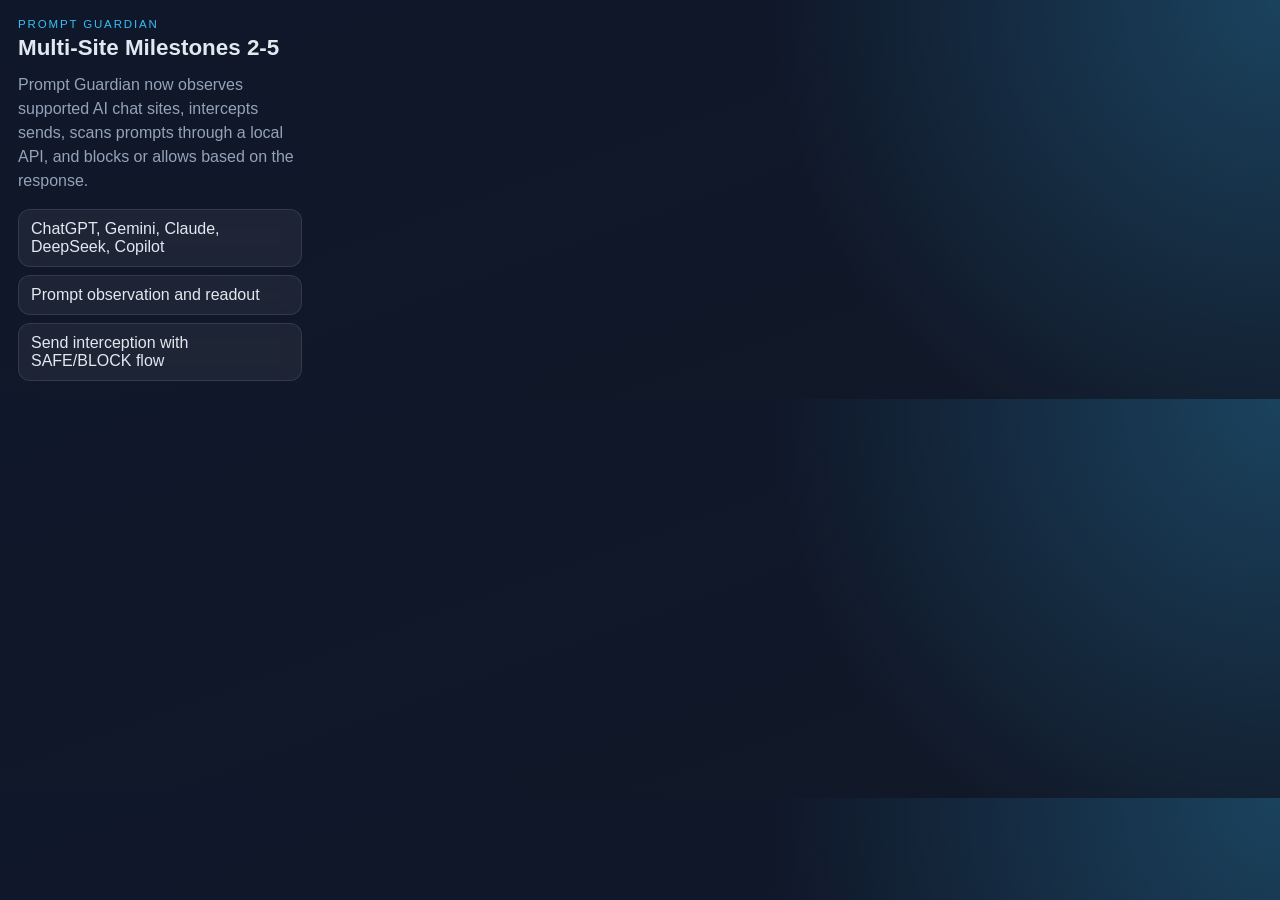
==== browser-extension/popup/popup.html @ 567b3ad7 "Initial project restructure" ====
﻿<!DOCTYPE html>
<html lang="en">
  <head>
    <meta charset="UTF-8" />
    <meta name="viewport" content="width=device-width, initial-scale=1.0" />
    <title>Prompt Guardian</title>
    <link rel="stylesheet" href="popup.css" />
  </head>
  <body>
    <main class="panel">
      <p class="eyebrow">Prompt Guardian</p>
      <h1>Multi-Site Milestones 2-5</h1>
      <p class="description">
        Prompt Guardian now observes supported AI chat sites, intercepts sends, scans prompts through a local API, and blocks or allows based on the response.
      </p>
      <ul class="feature-list">
        <li>ChatGPT, Gemini, Claude, DeepSeek, Copilot</li>
        <li>Prompt observation and readout</li>
        <li>Send interception with SAFE/BLOCK flow</li>
      </ul>
    </main>
    <script type="module" src="popup.js"></script>
  </body>
</html>
---- browser-extension/popup/popup.css ----
﻿:root {
  color-scheme: light;
  --bg: #0f172a;
  --bg-soft: #111827;
  --panel: #f8fafc;
  --text: #e2e8f0;
  --muted: #94a3b8;
  --accent: #38bdf8;
  --accent-soft: rgba(56, 189, 248, 0.12);
  --border: rgba(148, 163, 184, 0.18);
}

* {
  box-sizing: border-box;
}

body {
  margin: 0;
  width: 320px;
  min-height: 240px;
  font-family: "Segoe UI", Arial, sans-serif;
  background:
    radial-gradient(circle at top right, rgba(56, 189, 248, 0.26), transparent 38%),
    linear-gradient(160deg, var(--bg) 0%, var(--bg-soft) 100%);
  color: var(--text);
}

.panel {
  padding: 18px;
}

.eyebrow {
  margin: 0 0 6px;
  font-size: 0.72rem;
  letter-spacing: 0.16em;
  text-transform: uppercase;
  color: var(--accent);
}

h1 {
  margin: 0;
  font-size: 1.4rem;
  line-height: 1.1;
}

.description {
  margin: 12px 0 0;
  color: var(--muted);
  line-height: 1.5;
}

.feature-list {
  margin: 16px 0 0;
  padding: 0;
  list-style: none;
  display: grid;
  gap: 8px;
}

.feature-list li {
  padding: 10px 12px;
  background: rgba(248, 250, 252, 0.06);
  border: 1px solid var(--border);
  border-radius: 12px;
  backdrop-filter: blur(8px);
}
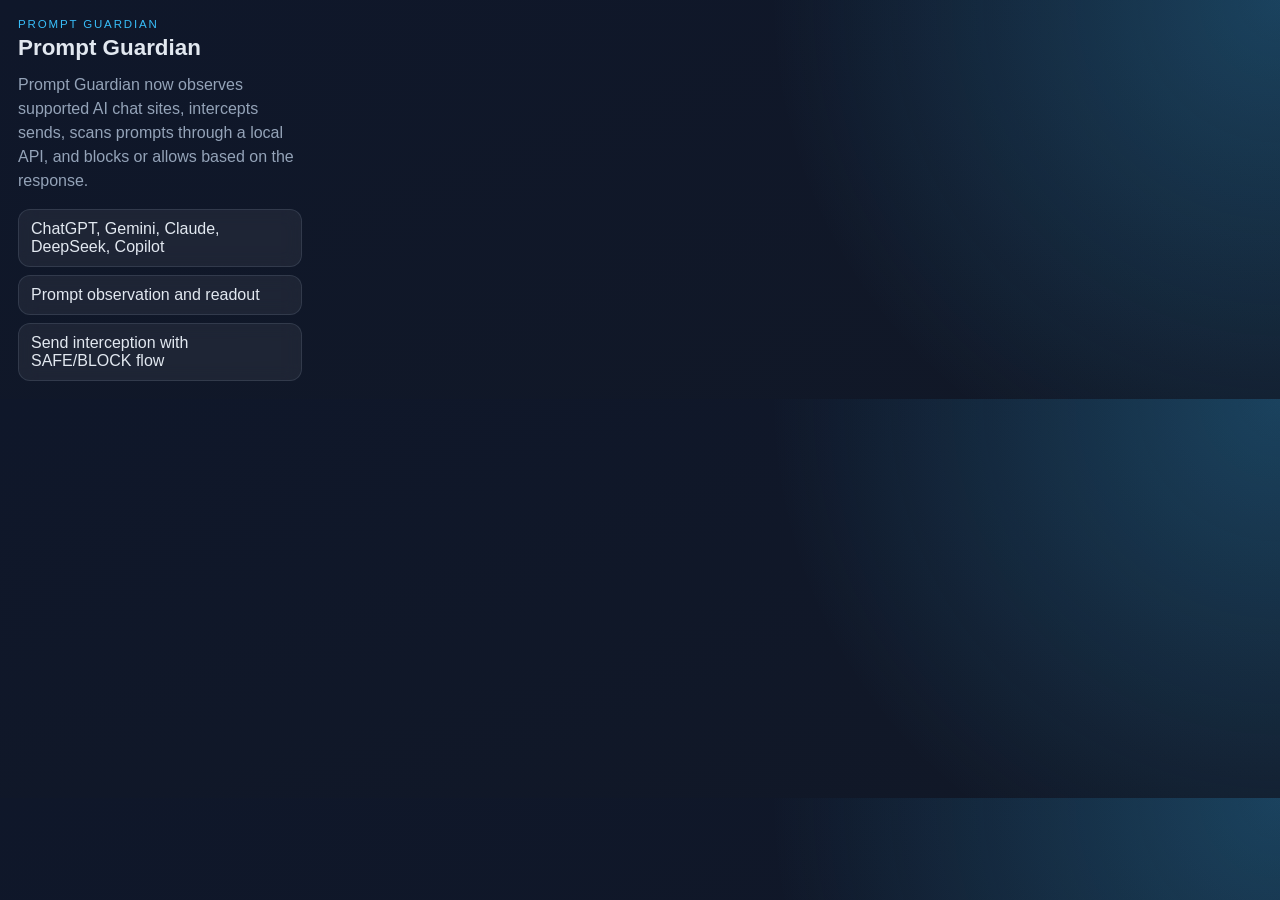
==== commit 67317def: "Updated Title for Pop Up View" ====
--- a/browser-extension/popup/popup.html
+++ b/browser-extension/popup/popup.html
@@ -9,7 +9,7 @@
   <body>
     <main class="panel">
       <p class="eyebrow">Prompt Guardian</p>
-      <h1>Multi-Site Milestones 2-5</h1>
+      <h1>Prompt Guardian</h1>
       <p class="description">
         Prompt Guardian now observes supported AI chat sites, intercepts sends, scans prompts through a local API, and blocks or allows based on the response.
       </p>
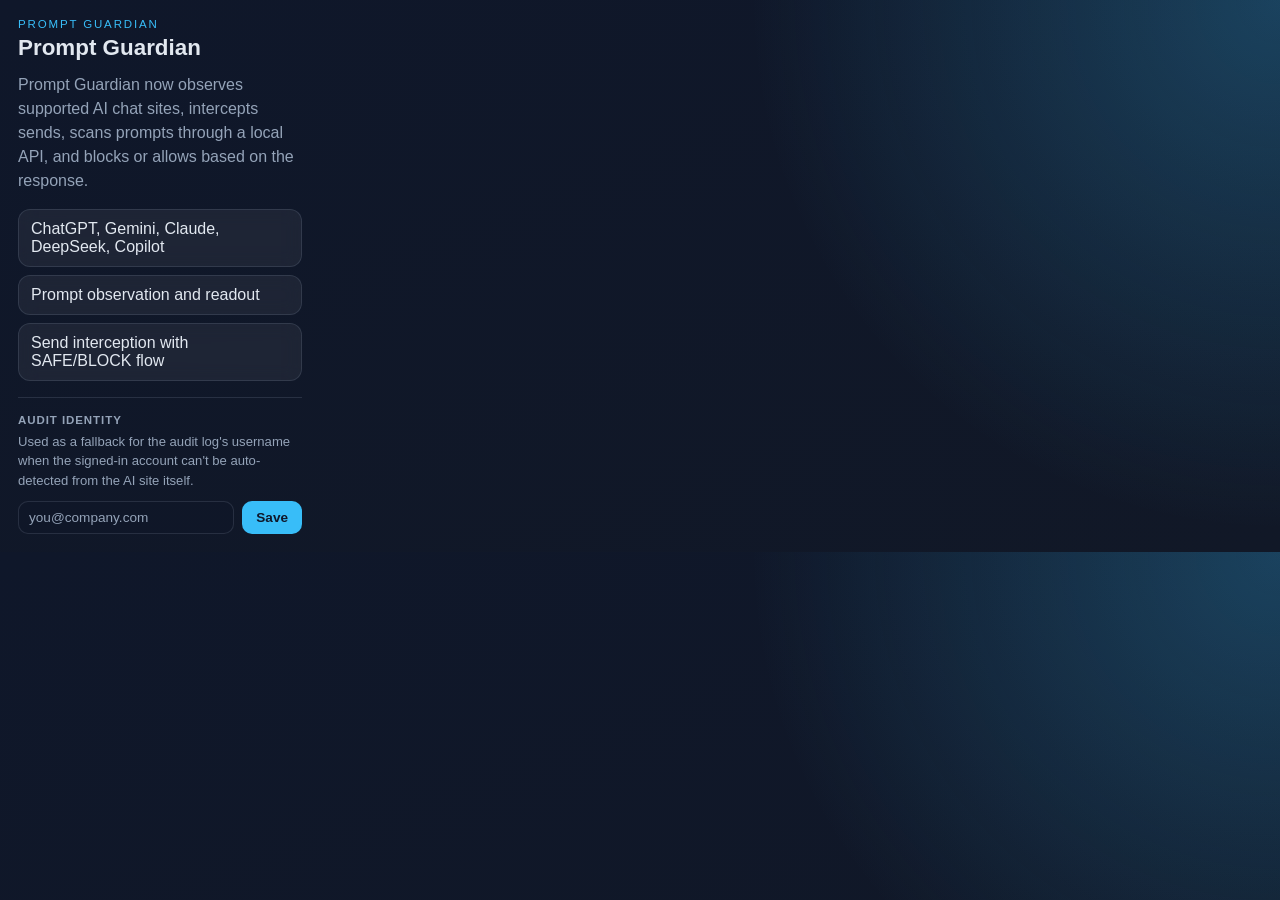
==== commit f6c74cad: "feat: SQLite audit logging + hybrid username/platform capture Adds the Audit Logger from the origina" ====
--- a/browser-extension/popup/popup.html
+++ b/browser-extension/popup/popup.html
@@ -18,6 +18,24 @@
         <li>Prompt observation and readout</li>
         <li>Send interception with SAFE/BLOCK flow</li>
       </ul>
+
+      <section class="identity-section">
+        <p class="section-title">Audit Identity</p>
+        <p class="description small">
+          Used as a fallback for the audit log's username when the
+          signed-in account can't be auto-detected from the AI site itself.
+        </p>
+        <div class="identity-form">
+          <input
+            type="text"
+            id="pg-username-input"
+            placeholder="you@company.com"
+            autocomplete="off"
+          />
+          <button type="button" id="pg-username-save">Save</button>
+        </div>
+        <p class="identity-status" id="pg-username-status" hidden></p>
+      </section>
     </main>
     <script type="module" src="popup.js"></script>
   </body>
--- a/browser-extension/popup/popup.css
+++ b/browser-extension/popup/popup.css
@@ -64,3 +64,62 @@
   border-radius: 12px;
   backdrop-filter: blur(8px);
 }
+
+.identity-section {
+  margin-top: 16px;
+  padding-top: 16px;
+  border-top: 1px solid var(--border);
+}
+
+.section-title {
+  margin: 0 0 6px;
+  font-size: 0.72rem;
+  font-weight: 700;
+  letter-spacing: 0.08em;
+  text-transform: uppercase;
+  color: var(--muted);
+}
+
+.description.small {
+  margin: 0 0 10px;
+  font-size: 0.82rem;
+}
+
+.identity-form {
+  display: flex;
+  gap: 8px;
+}
+
+.identity-form input {
+  flex: 1;
+  min-width: 0;
+  padding: 8px 10px;
+  border-radius: 10px;
+  border: 1px solid var(--border);
+  background: rgba(15, 23, 42, 0.4);
+  color: var(--text);
+  font: inherit;
+  font-size: 0.85rem;
+}
+
+.identity-form input::placeholder {
+  color: var(--muted);
+}
+
+.identity-form button {
+  padding: 8px 14px;
+  border: 0;
+  border-radius: 10px;
+  background: var(--accent);
+  color: var(--bg);
+  font: inherit;
+  font-size: 0.85rem;
+  font-weight: 700;
+  cursor: pointer;
+}
+
+.identity-status {
+  margin: 8px 0 0;
+  font-size: 0.78rem;
+  color: var(--muted);
+}
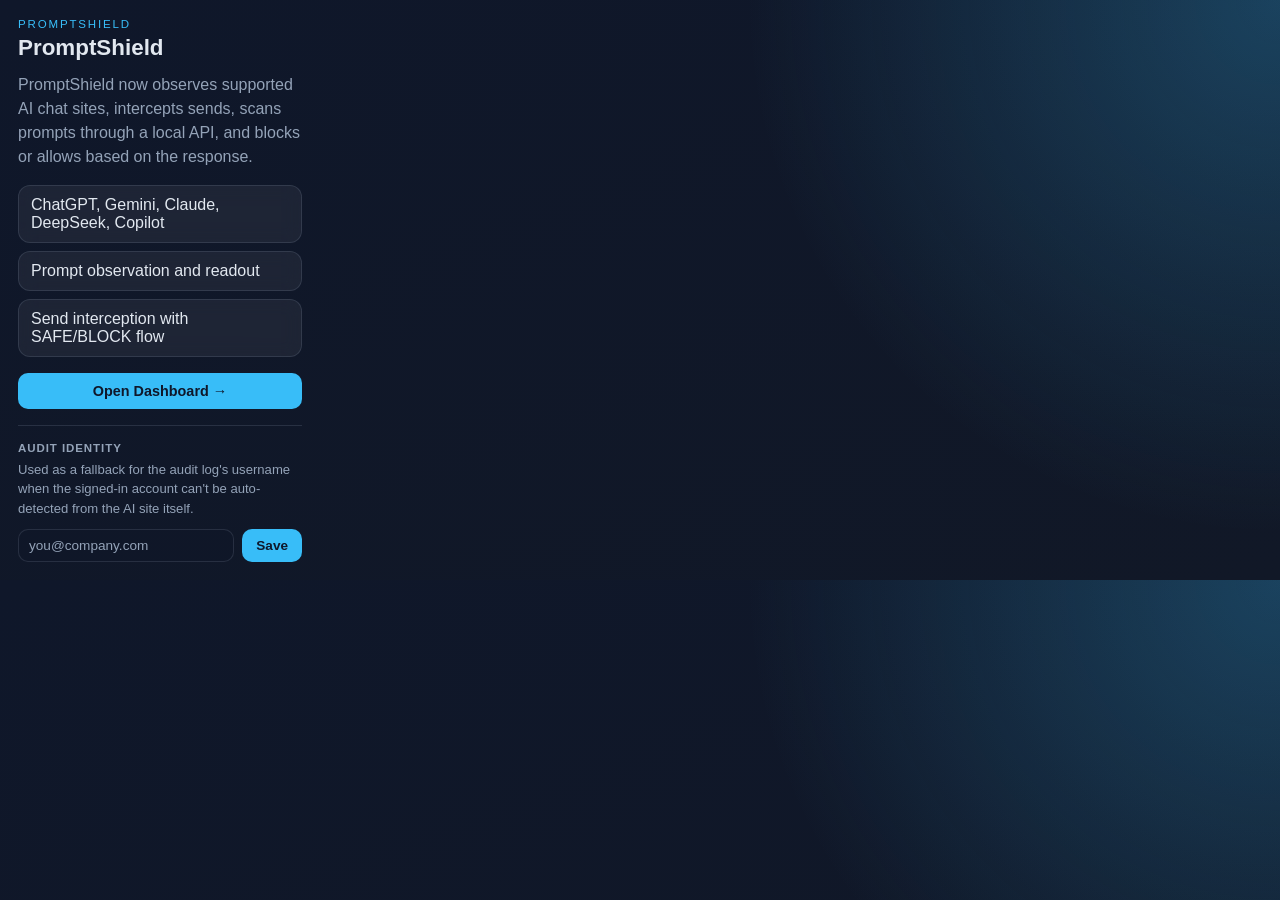
==== commit 64ef6e7b: "feat: add dashboard UI, always-store raw prompts, wire extension auth Builds the visual dashboard, m" ====
--- a/browser-extension/popup/popup.html
+++ b/browser-extension/popup/popup.html
@@ -3,21 +3,27 @@
   <head>
     <meta charset="UTF-8" />
     <meta name="viewport" content="width=device-width, initial-scale=1.0" />
-    <title>Prompt Guardian</title>
+    <title>PromptShield</title>
     <link rel="stylesheet" href="popup.css" />
   </head>
   <body>
     <main class="panel">
-      <p class="eyebrow">Prompt Guardian</p>
-      <h1>Prompt Guardian</h1>
+      <p class="eyebrow">PromptShield</p>
+      <h1>PromptShield</h1>
       <p class="description">
-        Prompt Guardian now observes supported AI chat sites, intercepts sends, scans prompts through a local API, and blocks or allows based on the response.
+        PromptShield now observes supported AI chat sites, intercepts sends, scans prompts through a local API, and blocks or allows based on the response.
       </p>
       <ul class="feature-list">
         <li>ChatGPT, Gemini, Claude, DeepSeek, Copilot</li>
         <li>Prompt observation and readout</li>
         <li>Send interception with SAFE/BLOCK flow</li>
       </ul>
+
+      <section class="dashboard-section">
+        <button type="button" id="pg-open-dashboard" class="dashboard-btn">
+          Open Dashboard →
+        </button>
+      </section>
 
       <section class="identity-section">
         <p class="section-title">Audit Identity</p>
--- a/browser-extension/popup/popup.css
+++ b/browser-extension/popup/popup.css
@@ -65,6 +65,27 @@
   backdrop-filter: blur(8px);
 }
 
+.dashboard-section {
+  margin-top: 16px;
+}
+
+.dashboard-btn {
+  width: 100%;
+  padding: 10px 14px;
+  border: 0;
+  border-radius: 10px;
+  background: var(--accent);
+  color: var(--bg);
+  font: inherit;
+  font-size: 0.9rem;
+  font-weight: 700;
+  cursor: pointer;
+}
+
+.dashboard-btn:hover {
+  filter: brightness(1.08);
+}
+
 .identity-section {
   margin-top: 16px;
   padding-top: 16px;
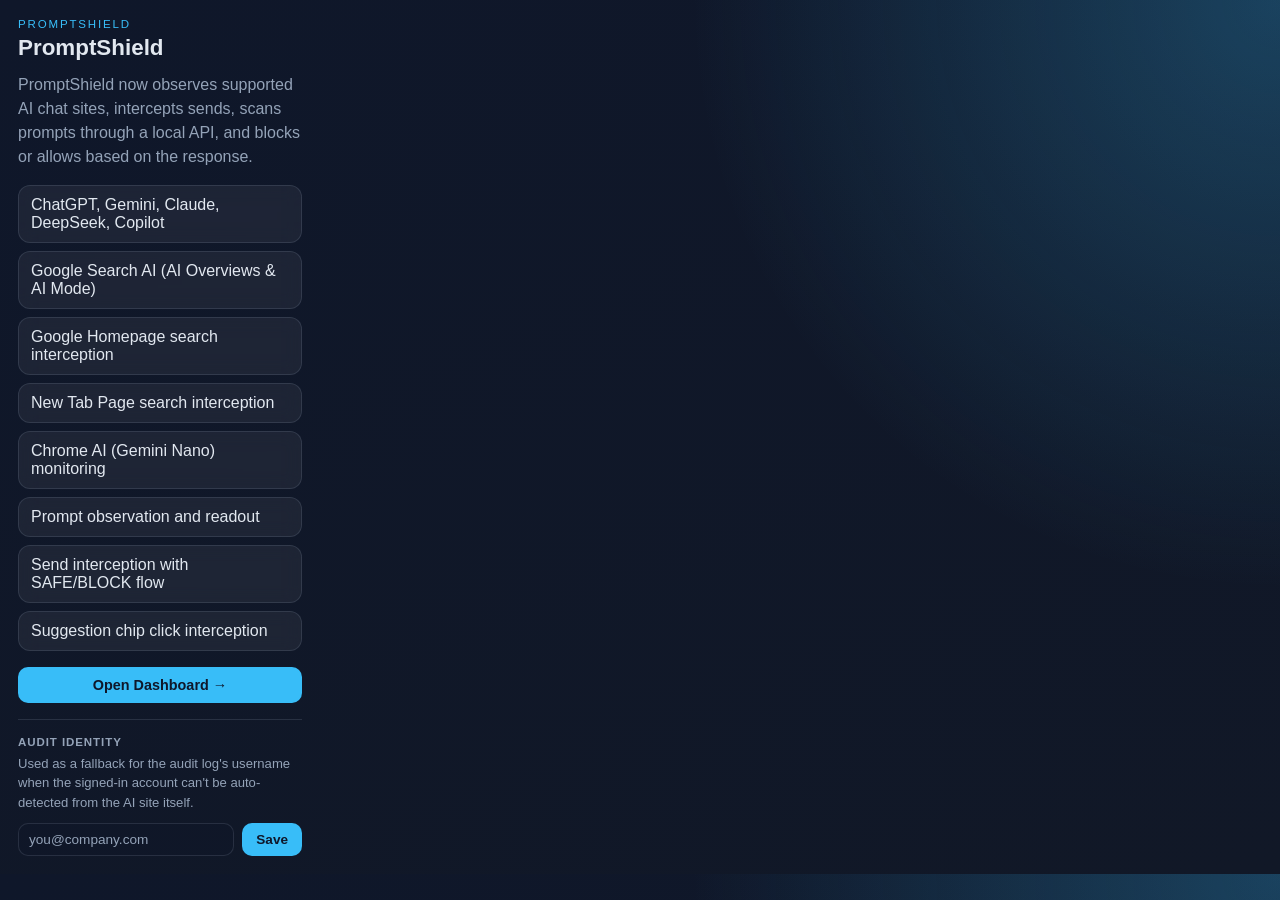
==== commit 497312a7: "feat: add Google Search AI, NTP, and Chrome AI interception Extend PromptShield interception coverag" ====
--- a/browser-extension/popup/popup.html
+++ b/browser-extension/popup/popup.html
@@ -15,8 +15,13 @@
       </p>
       <ul class="feature-list">
         <li>ChatGPT, Gemini, Claude, DeepSeek, Copilot</li>
+        <li>Google Search AI (AI Overviews & AI Mode)</li>
+        <li>Google Homepage search interception</li>
+        <li>New Tab Page search interception</li>
+        <li>Chrome AI (Gemini Nano) monitoring</li>
         <li>Prompt observation and readout</li>
         <li>Send interception with SAFE/BLOCK flow</li>
+        <li>Suggestion chip click interception</li>
       </ul>
 
       <section class="dashboard-section">
